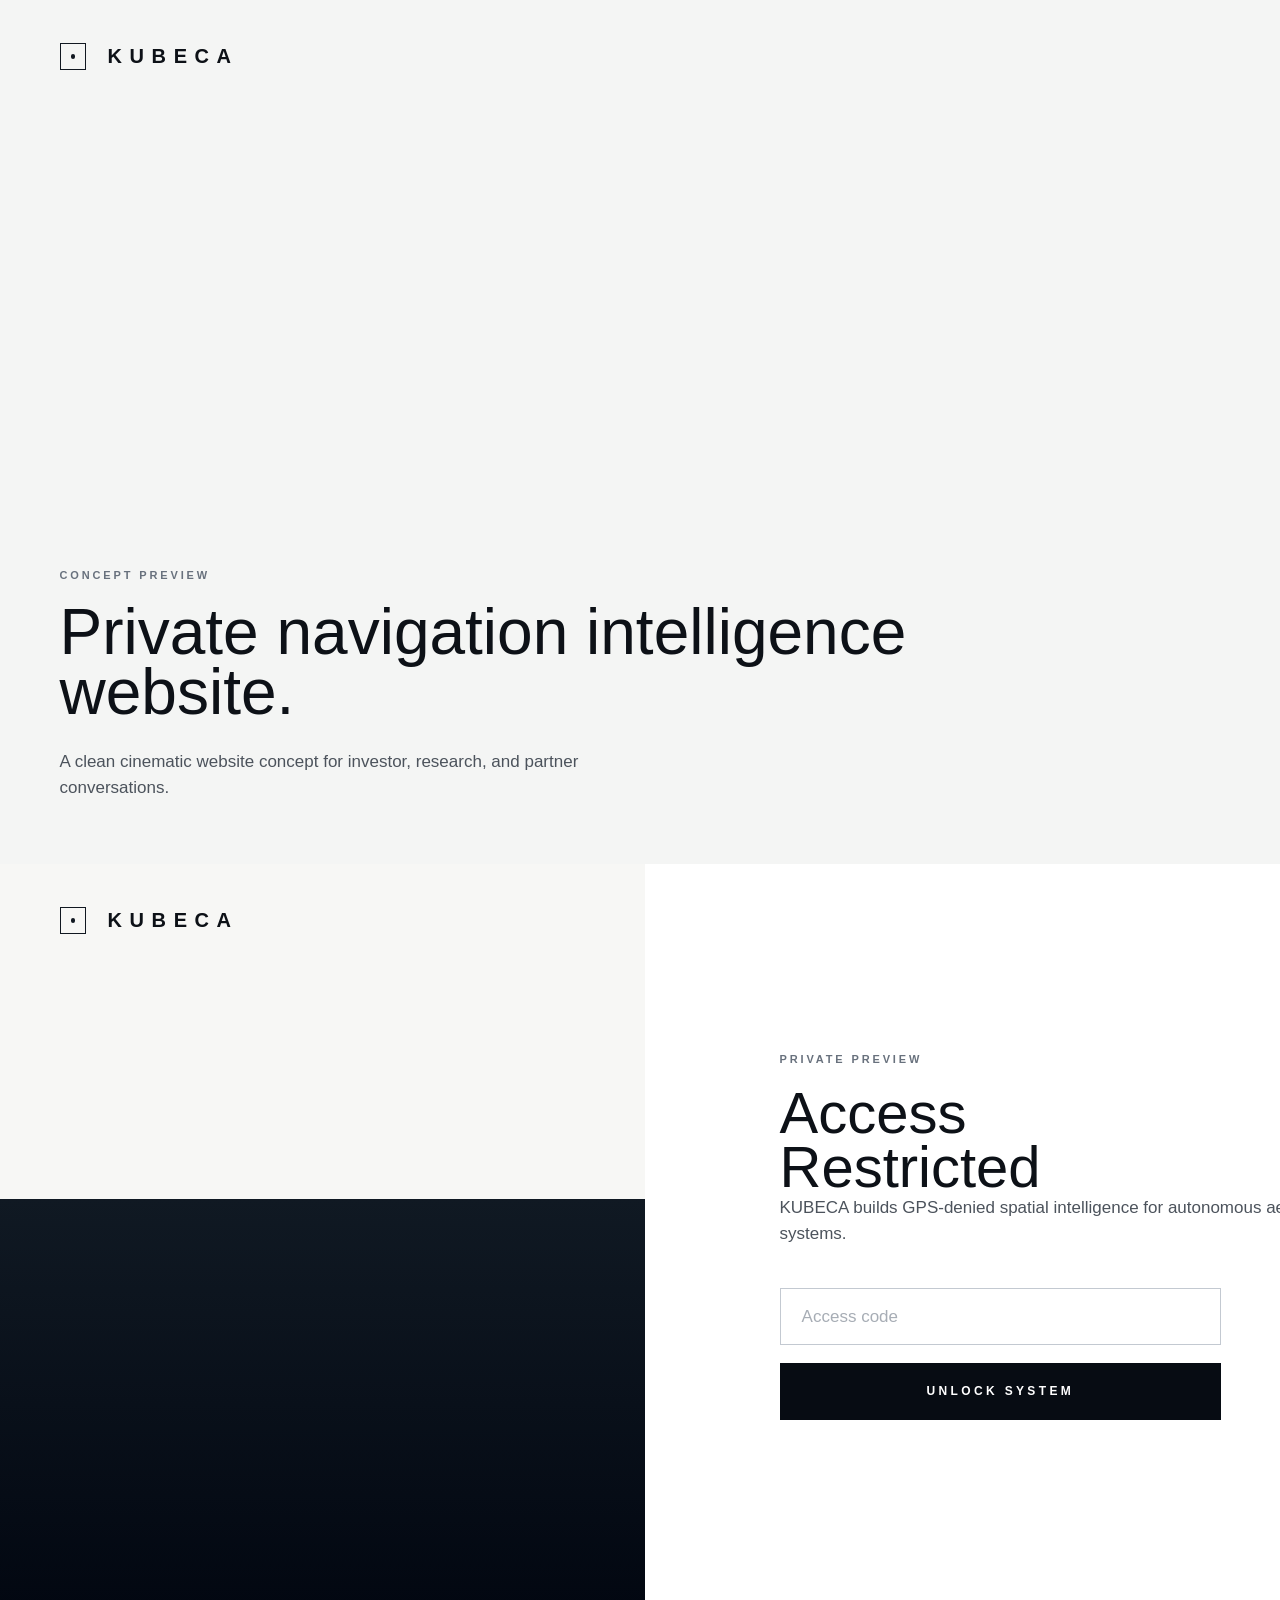
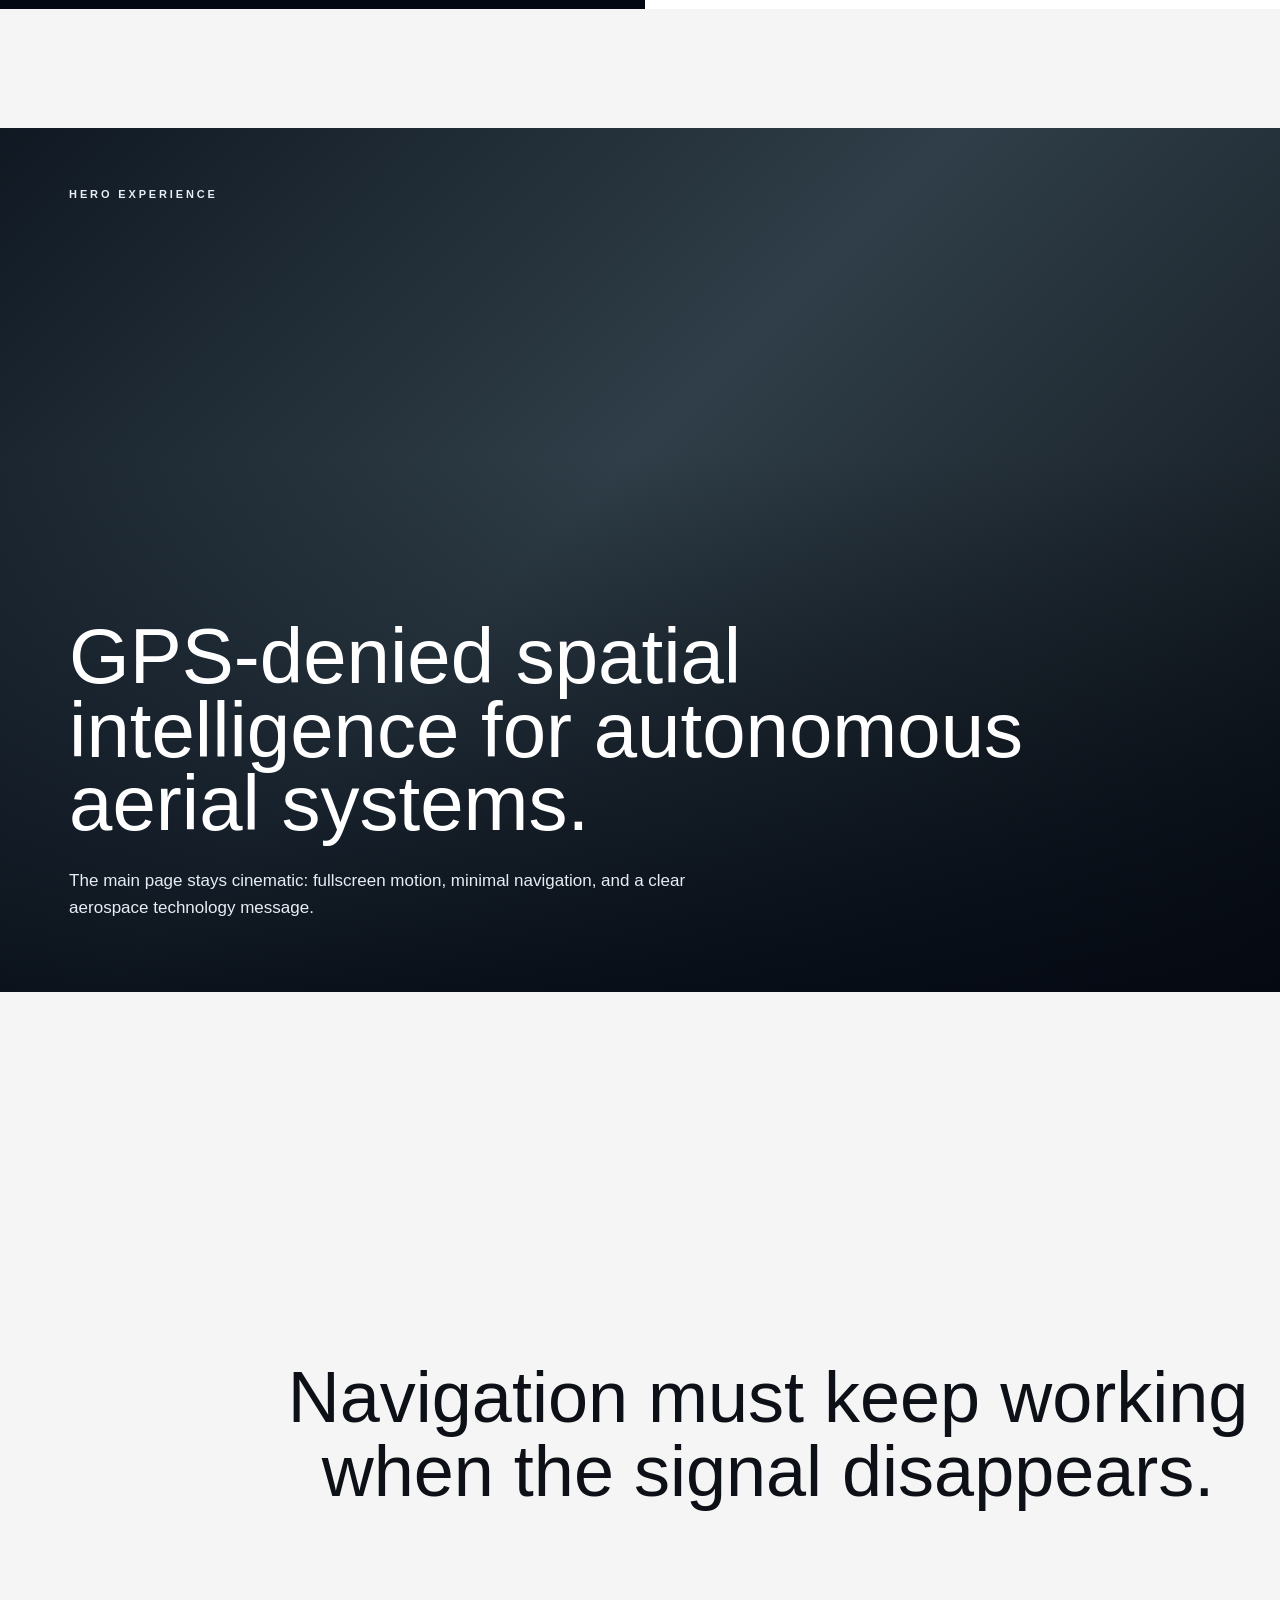
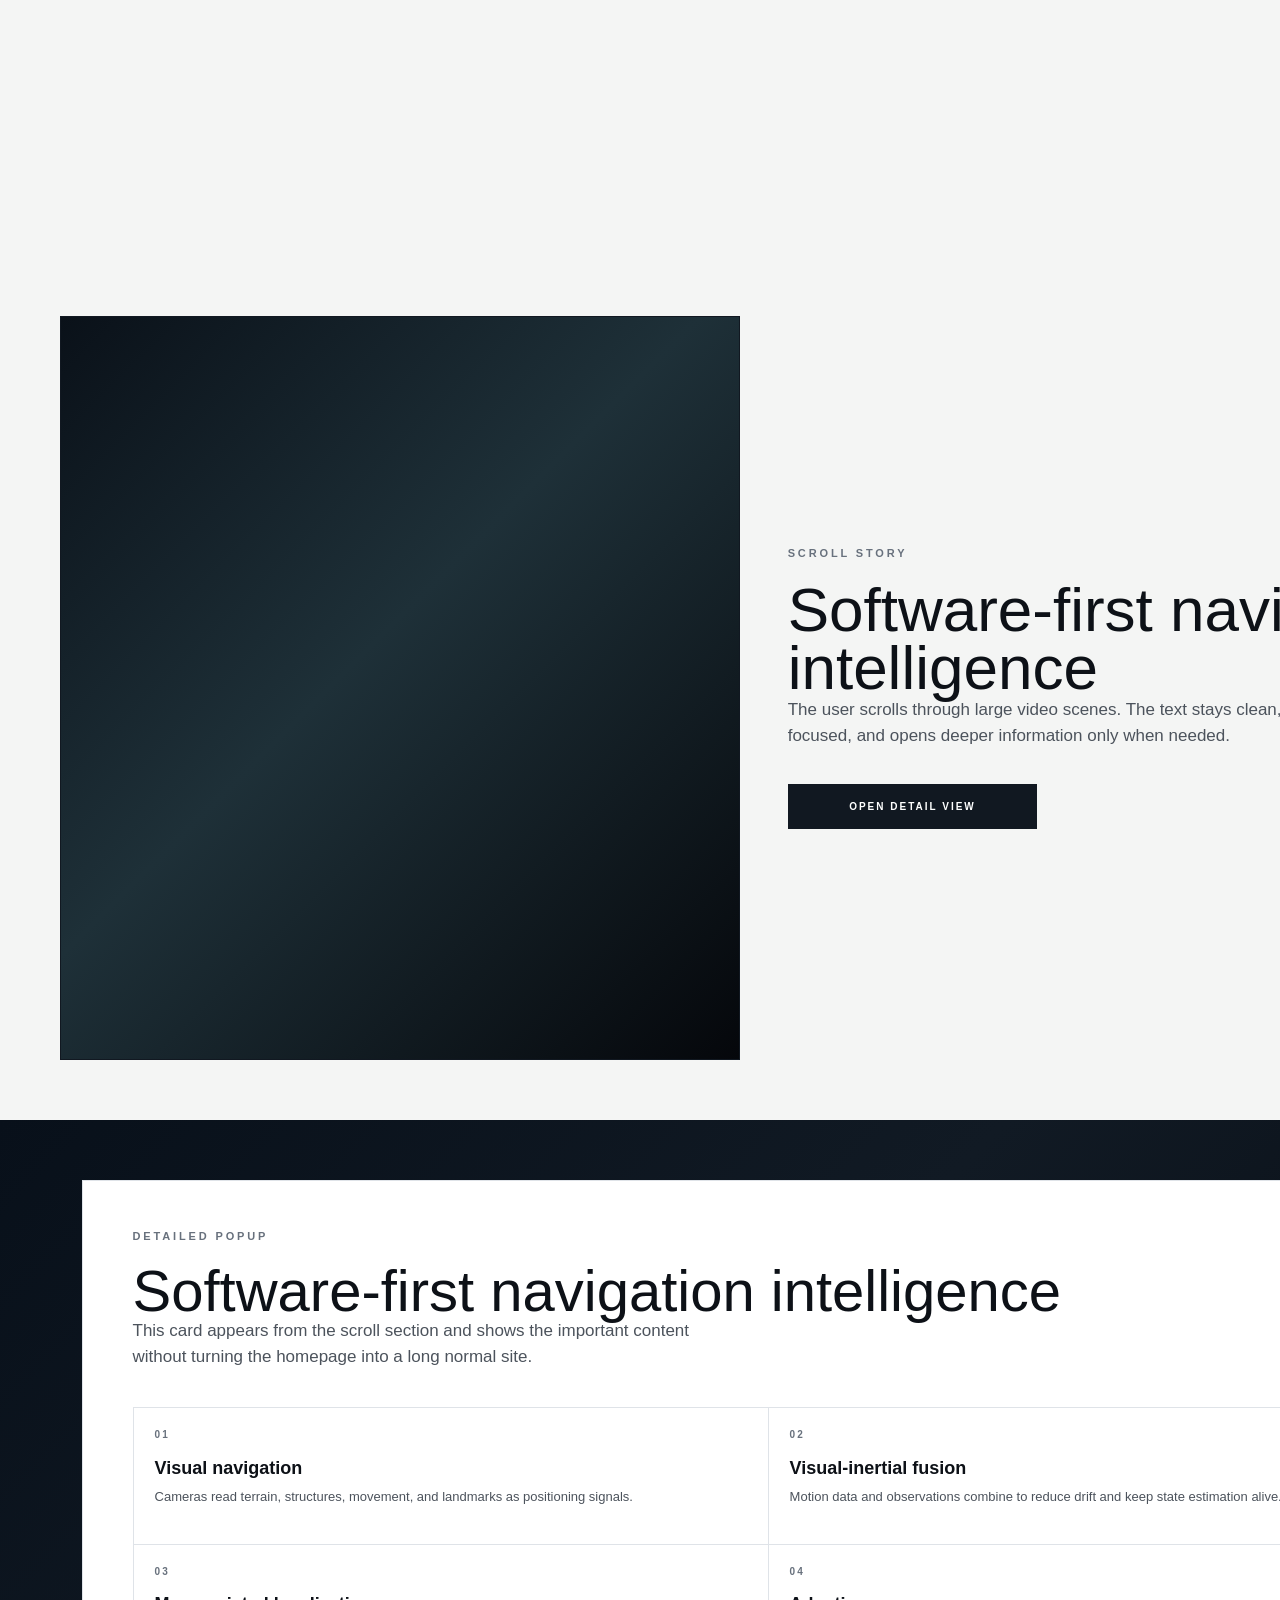
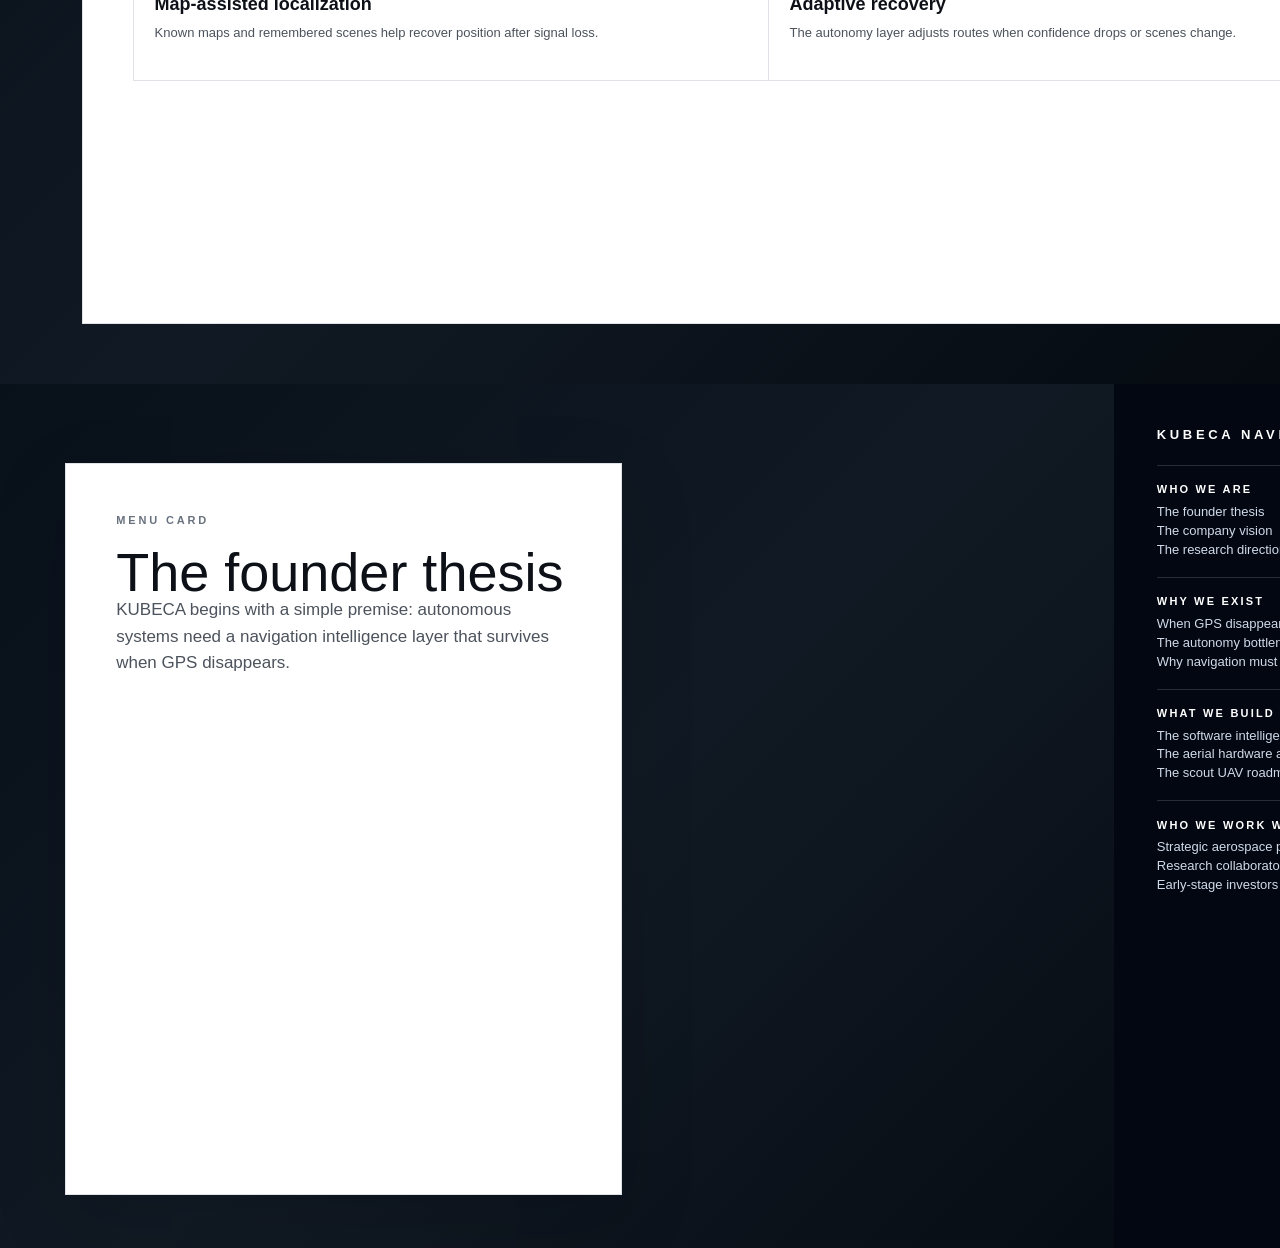
==== concept-deck.html @ b7574e19 "Refactor code structure for improved readability and maintainability" ====
<!DOCTYPE html>
<html lang="en">
<head>
  <meta charset="UTF-8" />
  <meta name="viewport" content="width=device-width, initial-scale=1.0" />
  <title>KUBECA Concept Deck</title>
  <style>
    @page { size: 16in 9in; margin: 0; }
    * { box-sizing: border-box; }
    body {
      margin: 0;
      font-family: Inter, Arial, sans-serif;
      color: #0d1117;
      background: #fff;
    }
    .slide {
      width: 16in;
      height: 9in;
      page-break-after: always;
      position: relative;
      overflow: hidden;
      background: #f4f5f4;
      padding: .62in;
    }
    .slide:last-child { page-break-after: auto; }
    .label {
      text-transform: uppercase;
      letter-spacing: .26em;
      font-size: 11px;
      font-weight: 800;
      color: #68717d;
    }
    h1 {
      margin: .22in 0 0;
      max-width: 10.8in;
      font-size: 64px;
      line-height: .94;
      font-weight: 300;
      letter-spacing: 0;
    }
    h2 {
      margin: .18in 0 .26in;
      font-size: 44px;
      line-height: .98;
      font-weight: 300;
    }
    p {
      margin: 0;
      max-width: 5.8in;
      color: #4c535c;
      font-size: 17px;
      line-height: 1.55;
    }
    .brand {
      position: absolute;
      top: .45in;
      left: .62in;
      display: flex;
      align-items: center;
      gap: .22in;
      font-size: 20px;
      font-weight: 800;
      letter-spacing: .38em;
    }
    .mark {
      width: .28in;
      height: .28in;
      border: 1px solid #111821;
      position: relative;
    }
    .mark:after {
      content: "";
      position: absolute;
      inset: .105in;
      background: #111821;
      border-radius: 50%;
    }
    .mock {
      position: absolute;
      border: 1px solid #dfe3e8;
      background: #fff;
      box-shadow: 0 24px 70px rgba(4, 9, 17, .16);
    }
    .dark-media {
      background:
        radial-gradient(circle at 72% 58%, rgba(220, 229, 242, .72), transparent 0 13%, transparent 14%),
        linear-gradient(135deg, #08101a 0%, #111a24 42%, #03070d 100%);
    }
    .tech-media {
      background:
        radial-gradient(circle at 24% 40%, rgba(223, 227, 232, .35), transparent 0 18%, transparent 19%),
        linear-gradient(135deg, #0a1119 0%, #1e3038 45%, #05070b 100%);
    }
    .split {
      display: grid;
      grid-template-columns: 42% 58%;
      height: 100%;
      margin: -.62in;
    }
    .access-art {
      position: relative;
      padding: .72in .62in;
      background: #f7f7f5;
    }
    .access-art:after {
      content: "";
      position: absolute;
      left: 0;
      right: 0;
      bottom: 0;
      height: 55%;
      background: linear-gradient(180deg, #101923, #020711);
    }
    .access-copy {
      display: flex;
      align-items: center;
      padding: .9in 1.4in;
      background: #fff;
    }
    .access-box h1 { font-size: 58px; }
    .input {
      width: 4.6in;
      height: .6in;
      margin-top: .42in;
      border: 1px solid #c3c9d1;
      color: #a7adb5;
      display: flex;
      align-items: center;
      padding: 0 .22in;
      font-size: 17px;
    }
    .button {
      width: 4.6in;
      height: .6in;
      margin-top: .18in;
      background: #070c13;
      color: #fff;
      display: flex;
      align-items: center;
      justify-content: center;
      text-transform: uppercase;
      letter-spacing: .28em;
      font-size: 12px;
      font-weight: 800;
    }
    .hero {
      background:
        linear-gradient(to top, rgba(2, 7, 17, .8), rgba(2, 7, 17, .08) 62%),
        linear-gradient(135deg, #111a24 0%, #33434d 40%, #05070b 100%);
      color: #fff;
    }
    .hero p, .hero .label { color: #e7edf4; }
    .hero h1 { position: absolute; left: .72in; bottom: 1.58in; max-width: 10.9in; font-size: 78px; }
    .hero .copy { position: absolute; left: .72in; bottom: .74in; max-width: 6.6in; color: #e8edf4; }
    .quote {
      display: grid;
      place-items: center;
      text-align: center;
    }
    .quote h1 {
      max-width: 11.5in;
      font-size: 72px;
      line-height: 1.02;
    }
    .story-layout {
      display: grid;
      grid-template-columns: 48% 52%;
      gap: .5in;
      height: 100%;
    }
    .story-media {
      height: 100%;
      border: 1px solid #111821;
    }
    .story-copy {
      display: flex;
      flex-direction: column;
      justify-content: center;
      padding-right: .7in;
    }
    .story-copy h1 { font-size: 62px; }
    .small-button {
      width: 2.6in;
      height: .46in;
      margin-top: .36in;
      background: #111821;
      color: #fff;
      display: flex;
      align-items: center;
      justify-content: center;
      text-transform: uppercase;
      letter-spacing: .2em;
      font-size: 10px;
      font-weight: 800;
    }
    .detail-card {
      position: absolute;
      left: .85in;
      right: .85in;
      top: .62in;
      bottom: .62in;
      background: #fff;
      border: 1px solid #dfe3e8;
      padding: .52in;
    }
    .detail-card h1 { font-size: 58px; max-width: 10in; }
    .grid {
      display: grid;
      grid-template-columns: 1fr 1fr;
      border-top: 1px solid #dfe3e8;
      border-left: 1px solid #dfe3e8;
      margin-top: .38in;
    }
    .node {
      min-height: 1.42in;
      border-right: 1px solid #dfe3e8;
      border-bottom: 1px solid #dfe3e8;
      padding: .22in;
    }
    .node b {
      display: block;
      margin-bottom: .18in;
      text-transform: uppercase;
      letter-spacing: .22em;
      font-size: 10px;
      color: #68717d;
    }
    .node h3 {
      margin: 0 0 .1in;
      font-size: 18px;
    }
    .node p {
      font-size: 13px;
      line-height: 1.42;
    }
    .menu {
      position: absolute;
      top: 0;
      right: 0;
      width: 4.4in;
      height: 9in;
      background: #020711;
      color: #fff;
      padding: .45in;
    }
    .menu h3 {
      margin: 0 0 .24in;
      text-transform: uppercase;
      letter-spacing: .28em;
      font-size: 13px;
    }
    .menu-row {
      border-top: 1px solid rgba(211, 220, 235, .18);
      padding: .18in 0;
    }
    .menu-row b {
      display: block;
      margin-bottom: .08in;
      letter-spacing: .2em;
      font-size: 11px;
    }
    .menu-row span {
      display: block;
      color: #d1daea;
      font-size: 13px;
      line-height: 1.45;
    }
    .left-card {
      position: absolute;
      left: .68in;
      top: .82in;
      bottom: .55in;
      width: 5.8in;
      background: #fff;
      padding: .52in;
      border: 1px solid #dfe3e8;
      box-shadow: 0 24px 70px rgba(4, 9, 17, .16);
    }
    .left-card h1 { font-size: 54px; }
  </style>
</head>
<body>
  <section class="slide">
    <div class="brand"><span class="mark"></span>KUBECA</div>
    <div style="position:absolute;left:.62in;bottom:.65in;">
      <div class="label">Concept Preview</div>
      <h1>Private navigation intelligence website.</h1>
      <p style="margin-top:.28in;">A clean cinematic website concept for investor, research, and partner conversations.</p>
    </div>
  </section>

  <section class="slide">
    <div class="split">
      <div class="access-art">
        <div class="brand"><span class="mark"></span>KUBECA</div>
      </div>
      <div class="access-copy">
        <div class="access-box">
          <div class="label">Private Preview</div>
          <h1>Access<br>Restricted</h1>
          <p>KUBECA builds GPS-denied spatial intelligence for autonomous aerial systems.</p>
          <div class="input">Access code</div>
          <div class="button">Unlock System</div>
        </div>
      </div>
    </div>
  </section>

  <section class="slide hero">
    <div class="label" style="position:absolute;left:.72in;top:.62in;">Hero Experience</div>
    <h1>GPS-denied spatial intelligence for autonomous aerial systems.</h1>
    <p class="copy">The main page stays cinematic: fullscreen motion, minimal navigation, and a clear aerospace technology message.</p>
  </section>

  <section class="slide quote">
    <h1>Navigation must keep working when the signal disappears.</h1>
  </section>

  <section class="slide">
    <div class="story-layout">
      <div class="story-media tech-media"></div>
      <div class="story-copy">
        <div class="label">Scroll Story</div>
        <h1>Software-first navigation intelligence</h1>
        <p>The user scrolls through large video scenes. The text stays clean, focused, and opens deeper information only when needed.</p>
        <div class="small-button">Open Detail View</div>
      </div>
    </div>
  </section>

  <section class="slide dark-media">
    <div class="detail-card">
      <div class="label">Detailed Popup</div>
      <h1>Software-first navigation intelligence</h1>
      <p>This card appears from the scroll section and shows the important content without turning the homepage into a long normal site.</p>
      <div class="grid">
        <div class="node"><b>01</b><h3>Visual navigation</h3><p>Cameras read terrain, structures, movement, and landmarks as positioning signals.</p></div>
        <div class="node"><b>02</b><h3>Visual-inertial fusion</h3><p>Motion data and observations combine to reduce drift and keep state estimation alive.</p></div>
        <div class="node"><b>03</b><h3>Map-assisted localization</h3><p>Known maps and remembered scenes help recover position after signal loss.</p></div>
        <div class="node"><b>04</b><h3>Adaptive recovery</h3><p>The autonomy layer adjusts routes when confidence drops or scenes change.</p></div>
      </div>
    </div>
  </section>

  <section class="slide dark-media">
    <div class="left-card">
      <div class="label">Menu Card</div>
      <h1>The founder thesis</h1>
      <p>KUBECA begins with a simple premise: autonomous systems need a navigation intelligence layer that survives when GPS disappears.</p>
    </div>
    <div class="menu">
      <h3>KUBECA Navigation</h3>
      <div class="menu-row"><b>WHO WE ARE</b><span>The founder thesis<br>The company vision<br>The research direction</span></div>
      <div class="menu-row"><b>WHY WE EXIST</b><span>When GPS disappears<br>The autonomy bottleneck<br>Why navigation must change</span></div>
      <div class="menu-row"><b>WHAT WE BUILD</b><span>The software intelligence layer<br>The aerial hardware architecture<br>The scout UAV roadmap</span></div>
      <div class="menu-row"><b>WHO WE WORK WITH</b><span>Strategic aerospace partners<br>Research collaborators<br>Early-stage investors</span></div>
    </div>
  </section>
</body>
</html>
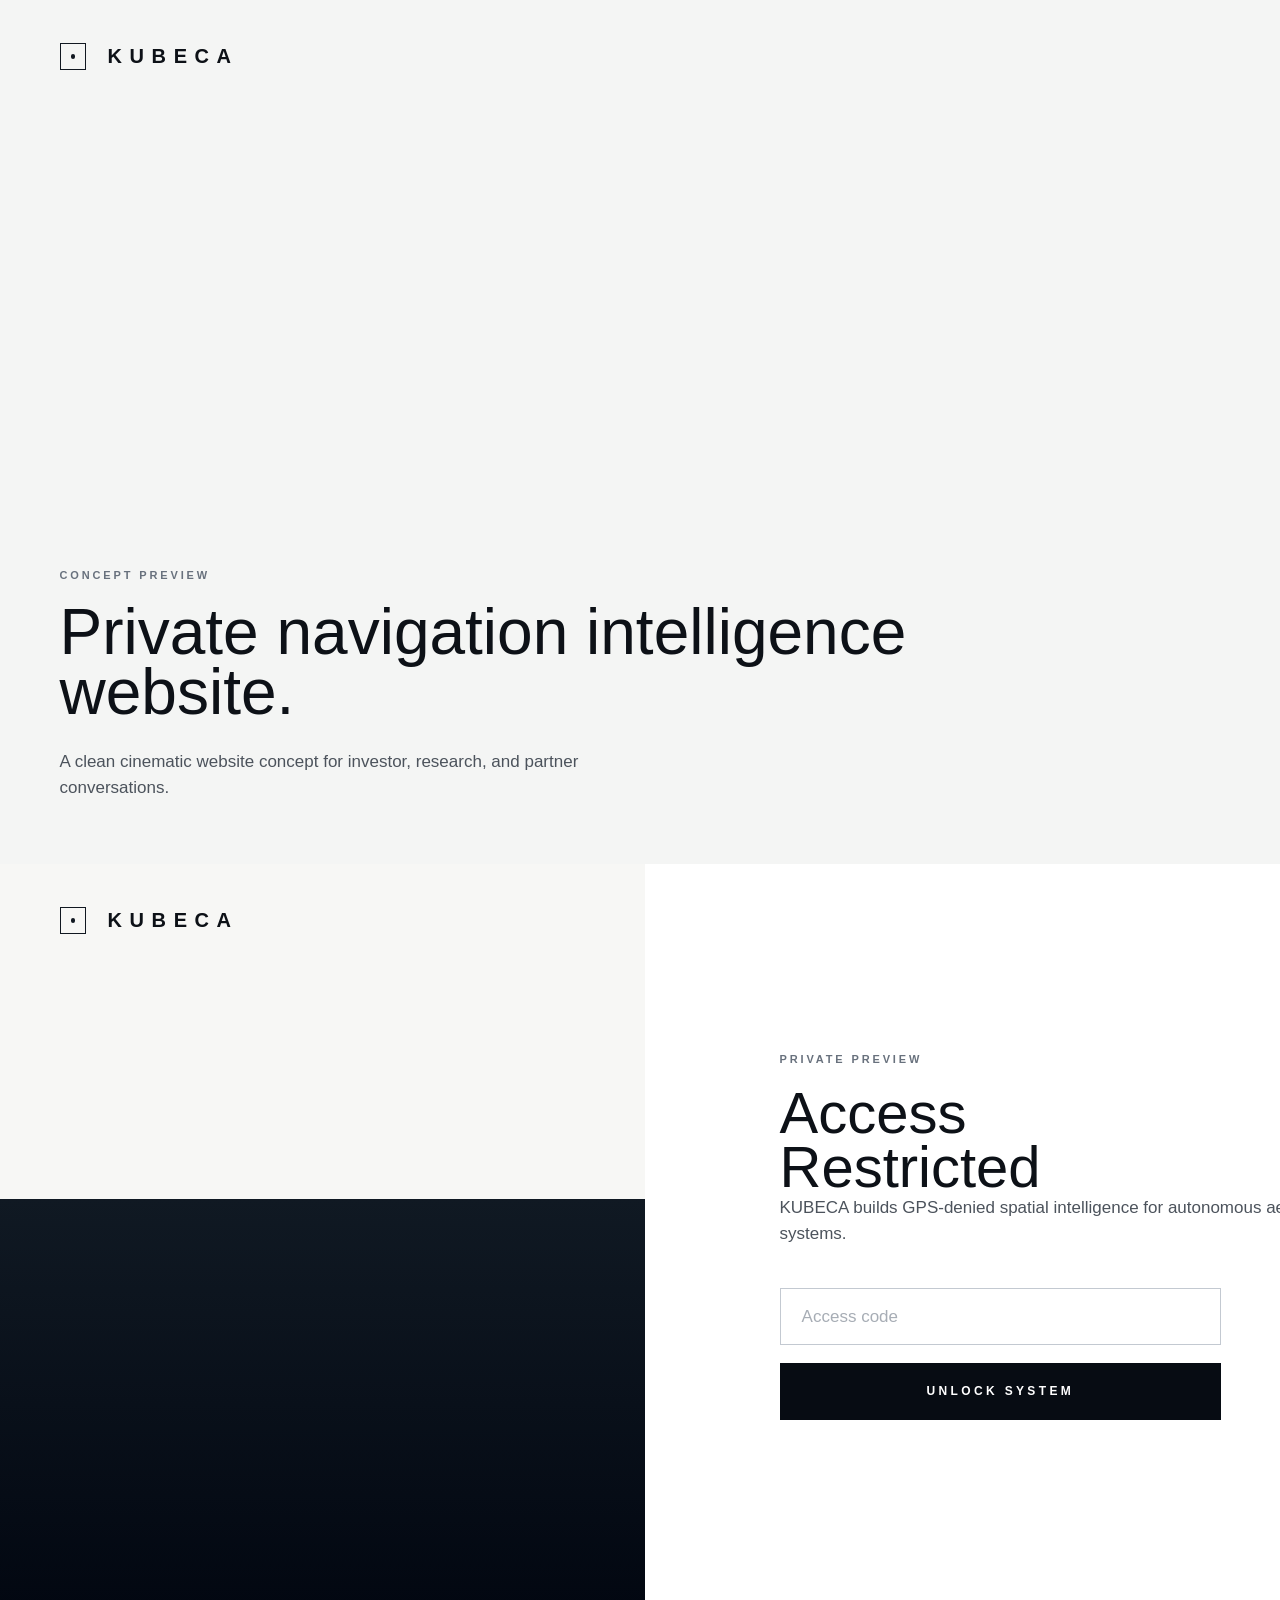
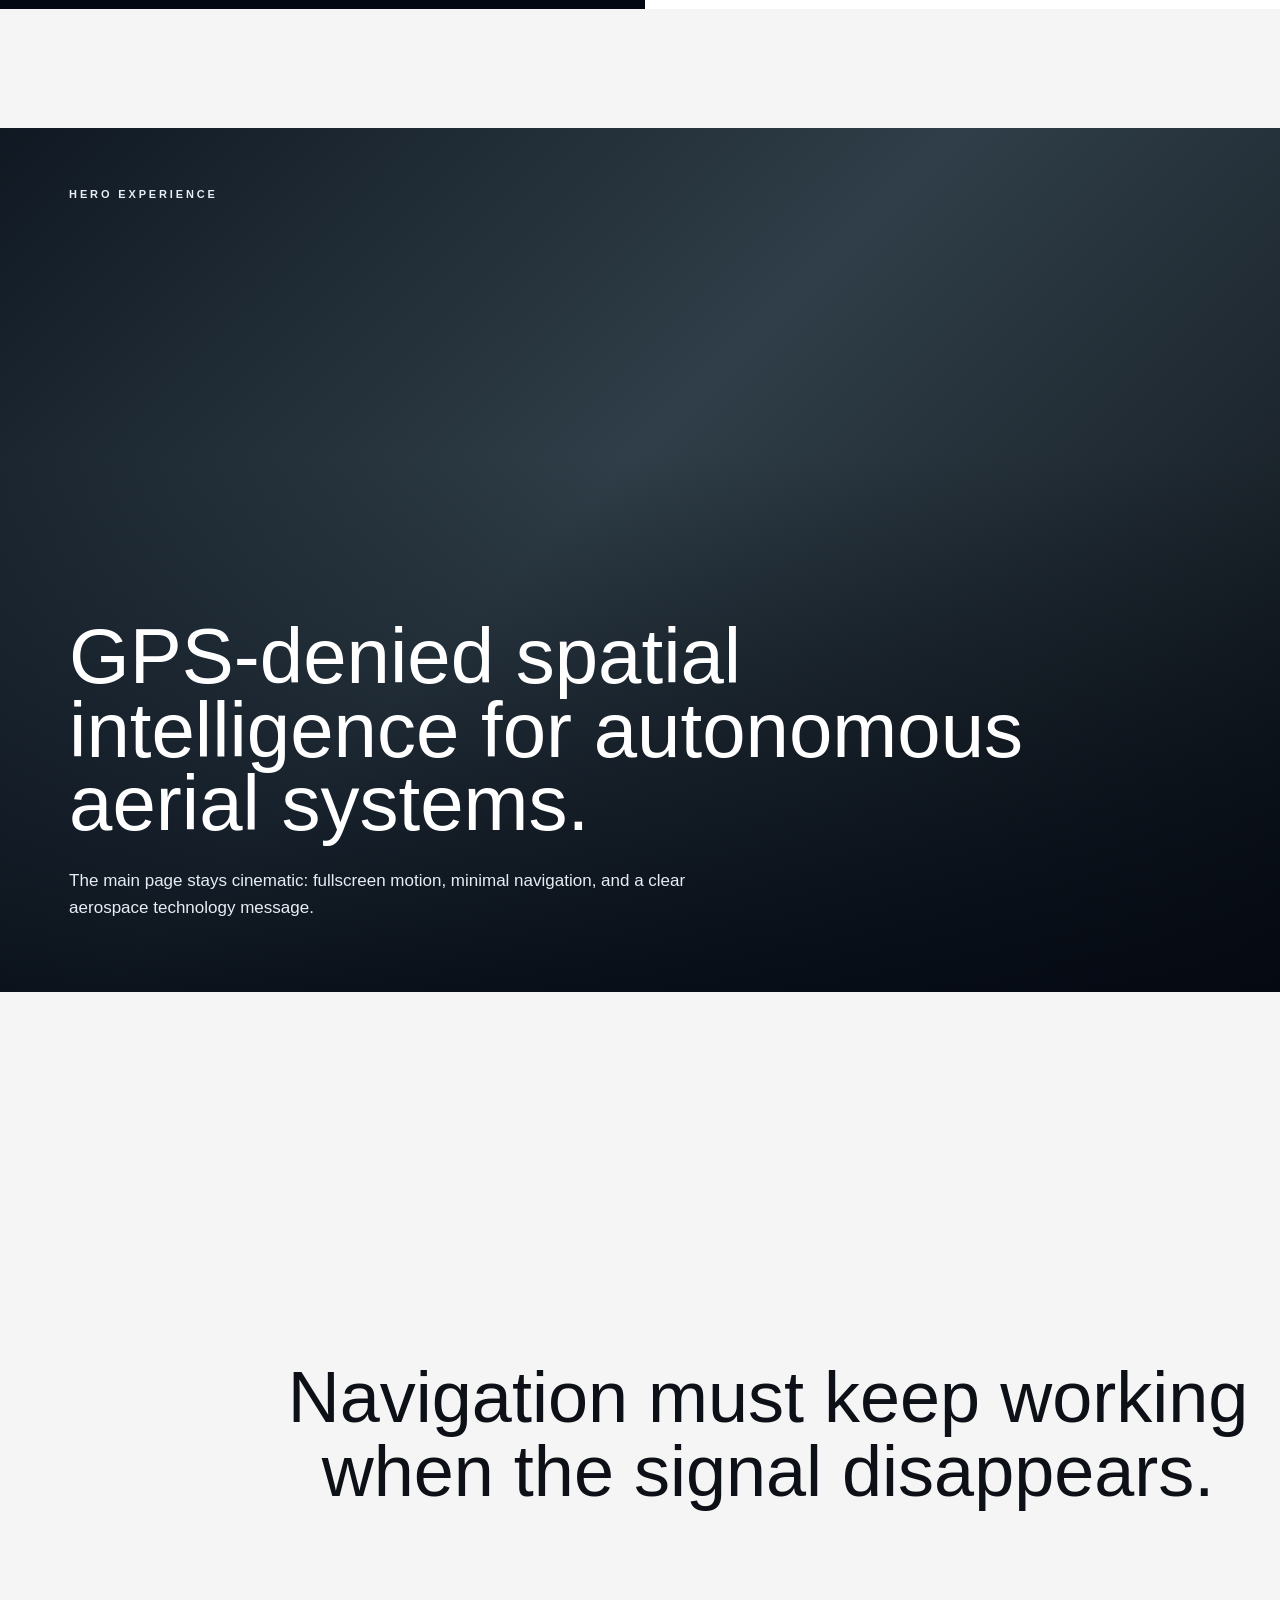
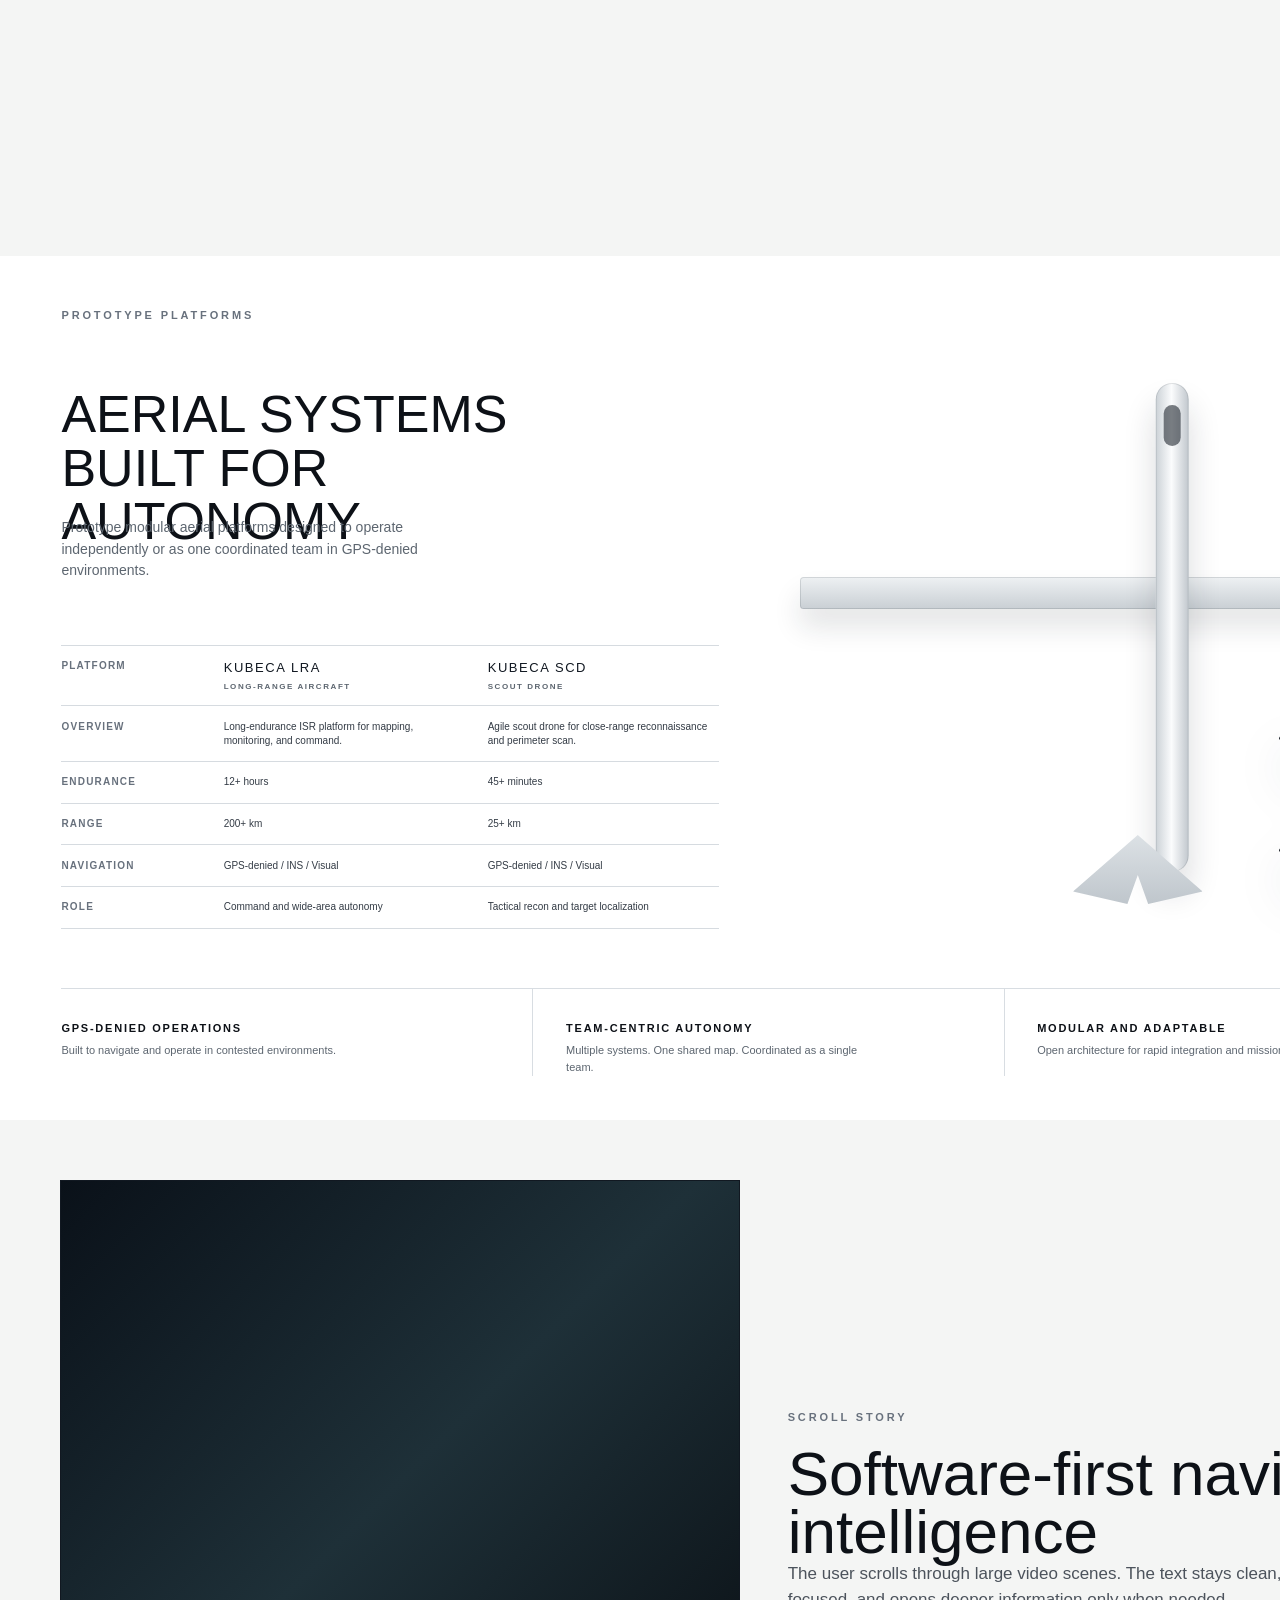
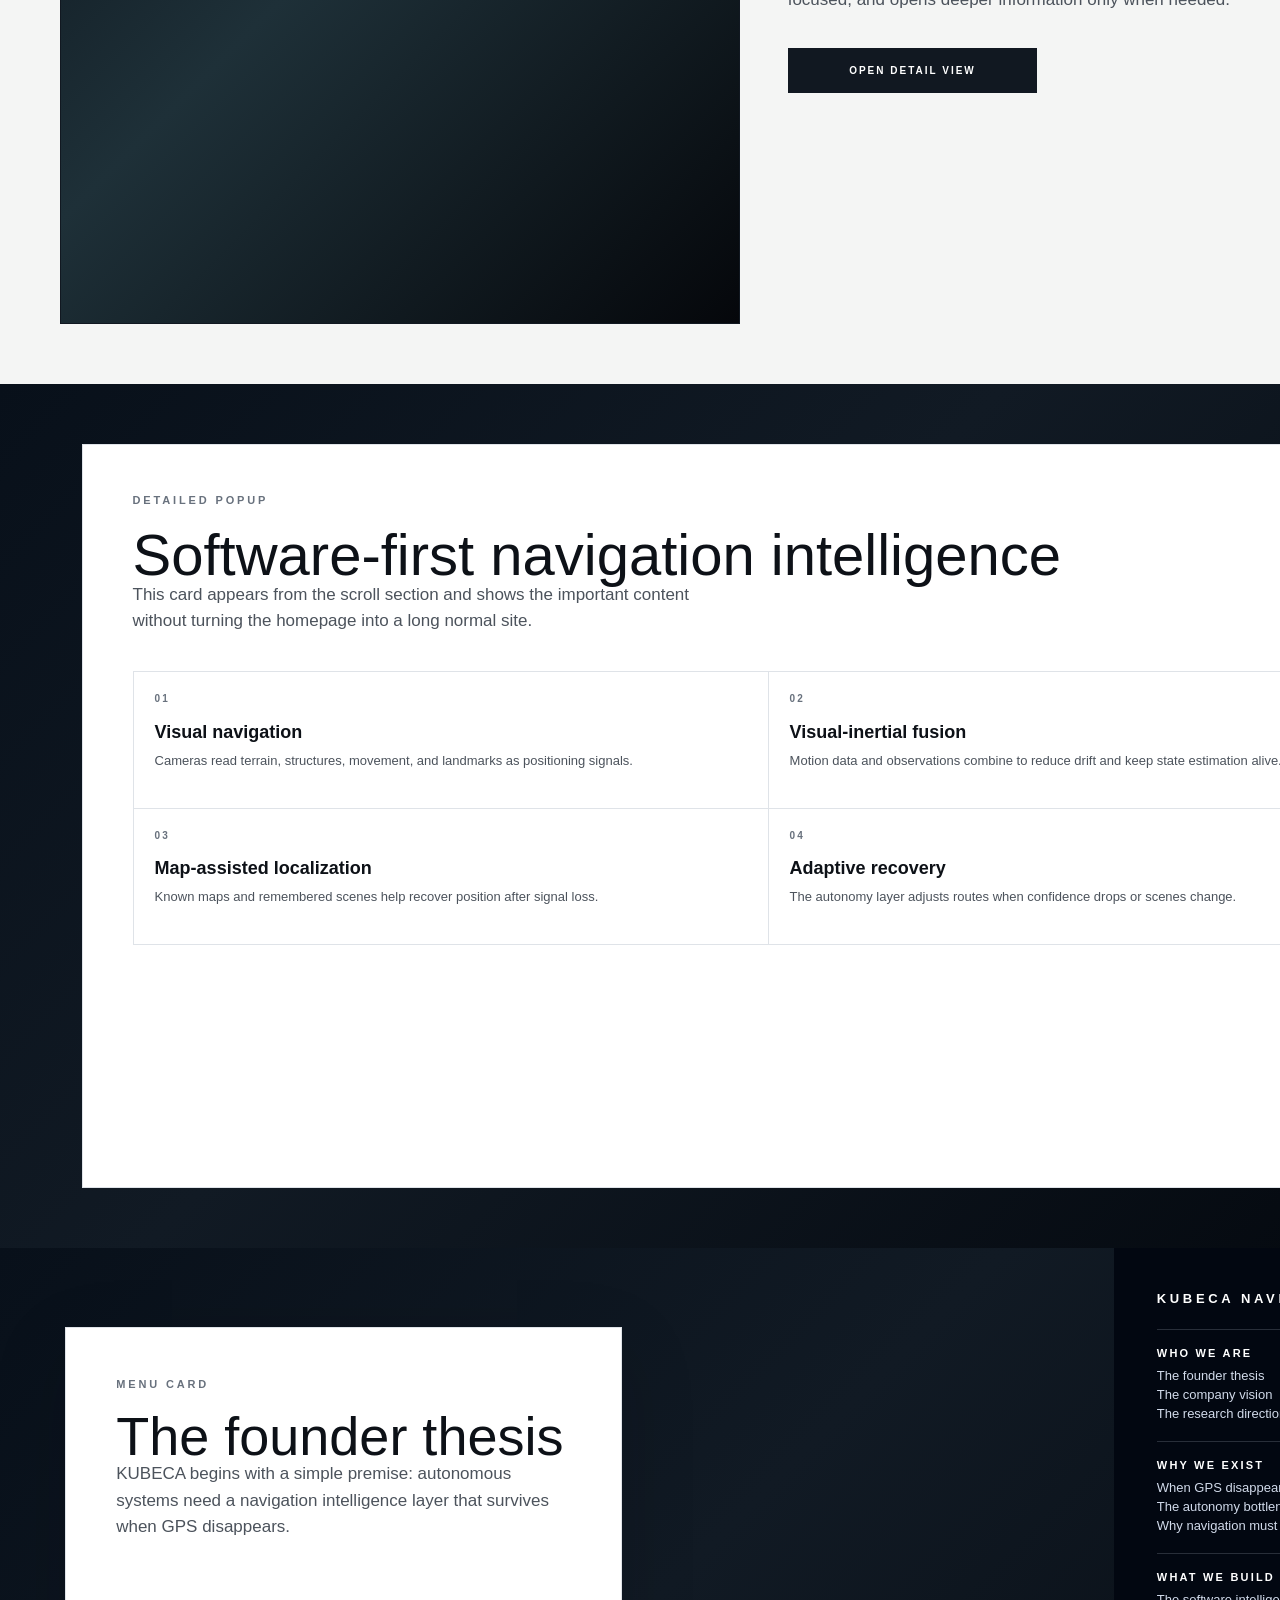
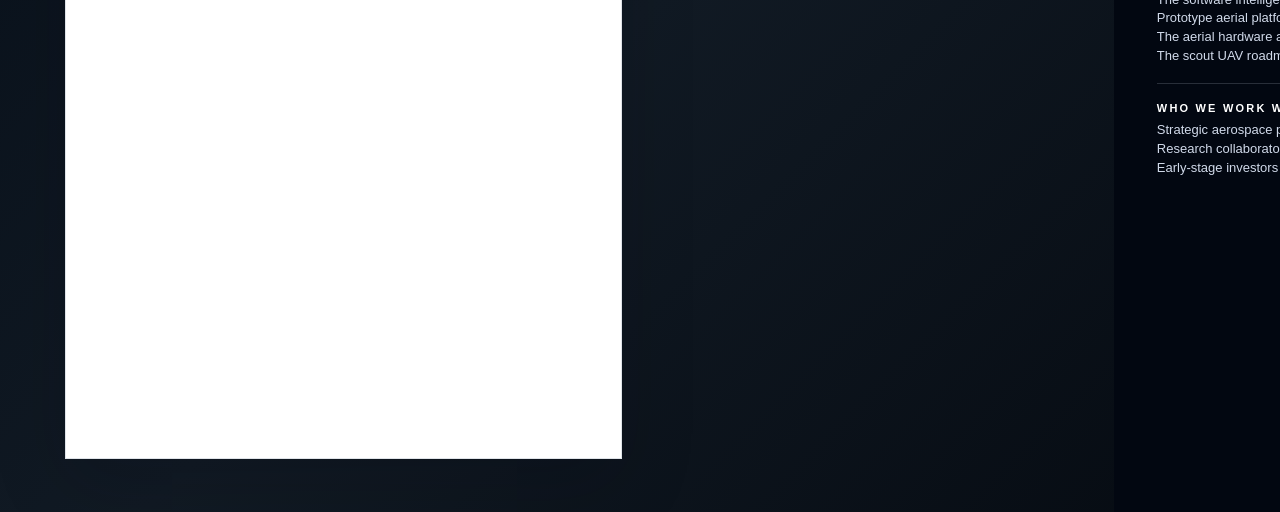
==== commit 926e8a55: "Refactor code structure for improved readability and maintainability" ====
--- a/concept-deck.html
+++ b/concept-deck.html
@@ -277,6 +277,199 @@
       box-shadow: 0 24px 70px rgba(4, 9, 17, .16);
     }
     .left-card h1 { font-size: 54px; }
+    .product-slide {
+      background: #fff;
+      padding: .6in .64in .48in;
+    }
+    .product-slide .label {
+      position: absolute;
+      top: .55in;
+      left: .64in;
+    }
+    .product-title {
+      position: absolute;
+      left: .64in;
+      top: 1.38in;
+      max-width: 5.2in;
+      margin: 0;
+      text-transform: uppercase;
+      font-size: 52px;
+      line-height: 1.02;
+      font-weight: 300;
+    }
+    .product-intro {
+      position: absolute;
+      left: .64in;
+      top: 2.72in;
+      width: 3.9in;
+      font-size: 14px;
+      color: #5d6670;
+    }
+    .product-table {
+      position: absolute;
+      left: .64in;
+      top: 4.05in;
+      width: 6.85in;
+      border-top: 1px solid #d6dbe0;
+    }
+    .product-row {
+      display: grid;
+      grid-template-columns: 1.35in 1fr 1fr;
+      gap: .34in;
+      padding: .14in 0;
+      border-bottom: 1px solid #d6dbe0;
+    }
+    .product-row span,
+    .product-row strong,
+    .product-row p {
+      margin: 0;
+      text-transform: uppercase;
+      letter-spacing: .12em;
+      font-size: 10px;
+      line-height: 1.38;
+    }
+    .product-row span {
+      font-weight: 800;
+      color: #68717d;
+    }
+    .product-row strong {
+      font-size: 13px;
+      font-weight: 500;
+      color: #111821;
+    }
+    .product-row small {
+      display: block;
+      margin-top: .04in;
+      color: #5d6670;
+      font-size: 8px;
+      font-weight: 800;
+    }
+    .product-row p {
+      text-transform: none;
+      letter-spacing: 0;
+      color: #333b45;
+      font-size: 10px;
+    }
+    .product-visual {
+      position: absolute;
+      right: .62in;
+      top: 1.32in;
+      width: 7.2in;
+      height: 5.45in;
+    }
+    .deck-wing .body {
+      position: absolute;
+      left: 56%;
+      top: 0;
+      width: .34in;
+      height: 5.1in;
+      transform: translateX(-50%);
+      border-radius: .22in;
+      background: linear-gradient(90deg, #cbd1d6, #fbfcfd 48%, #c1c7cd);
+      box-shadow: inset 0 0 0 1px rgba(34, 44, 54, .12), 0 22px 32px rgba(22, 31, 42, .16);
+    }
+    .deck-wing .body:before {
+      content: "";
+      position: absolute;
+      left: .08in;
+      right: .08in;
+      top: .23in;
+      height: .43in;
+      border-radius: .18in;
+      background: #19212a;
+      opacity: .58;
+    }
+    .deck-wing .wing {
+      position: absolute;
+      left: .15in;
+      right: .08in;
+      top: 2.02in;
+      height: .34in;
+      border-radius: .04in;
+      background: linear-gradient(180deg, #eef1f3, #c9cfd4);
+      box-shadow: inset 0 0 0 1px rgba(34, 44, 54, .14), 0 18px 28px rgba(22, 31, 42, .12);
+    }
+    .deck-wing .tail {
+      position: absolute;
+      left: 51%;
+      bottom: .02in;
+      width: 1.35in;
+      height: .72in;
+      transform: translateX(-50%);
+      background: linear-gradient(180deg, #dce1e5, #bfc6cc);
+      clip-path: polygon(50% 0, 100% 82%, 58% 100%, 50% 58%, 42% 100%, 0 82%);
+    }
+    .deck-drone {
+      position: absolute;
+      right: .34in;
+      bottom: .18in;
+      width: 1.68in;
+      height: 1.68in;
+      filter: drop-shadow(0 18px 22px rgba(22, 31, 42, .18));
+    }
+    .deck-drone i {
+      position: absolute;
+      left: 50%;
+      top: 50%;
+      width: .46in;
+      height: 1.02in;
+      transform: translate(-50%, -50%);
+      border-radius: .2in;
+      background: linear-gradient(90deg, #d9dee2, #fbfcfc 48%, #c4cbd1);
+      box-shadow: inset 0 0 0 1px rgba(34, 44, 54, .13);
+    }
+    .deck-drone span {
+      position: absolute;
+      width: .42in;
+      height: .42in;
+      border: .05in solid #1d232b;
+      border-radius: 50%;
+    }
+    .deck-drone span:before {
+      content: "";
+      position: absolute;
+      left: 50%;
+      top: 50%;
+      width: .58in;
+      height: .04in;
+      background: #1d232b;
+      transform: translate(-50%, -50%) rotate(32deg);
+      border-radius: 999px;
+    }
+    .deck-drone span:nth-child(1) { left: 0; top: .05in; }
+    .deck-drone span:nth-child(2) { right: 0; top: .05in; }
+    .deck-drone span:nth-child(3) { left: 0; bottom: .05in; }
+    .deck-drone span:nth-child(4) { right: 0; bottom: .05in; }
+    .product-features {
+      position: absolute;
+      left: .64in;
+      right: .64in;
+      bottom: .46in;
+      display: grid;
+      grid-template-columns: repeat(3, 1fr);
+      border-top: 1px solid #d8dde2;
+    }
+    .product-feature {
+      padding: .34in .34in 0;
+      min-height: .82in;
+      border-left: 1px solid #d8dde2;
+    }
+    .product-feature:first-child {
+      border-left: 0;
+      padding-left: 0;
+    }
+    .product-feature strong {
+      display: block;
+      text-transform: uppercase;
+      letter-spacing: .16em;
+      font-size: 11px;
+    }
+    .product-feature p {
+      margin-top: .08in;
+      max-width: 3.1in;
+      font-size: 11px;
+      color: #5d6670;
+    }
   </style>
 </head>
 <body>
@@ -314,6 +507,60 @@
 
   <section class="slide quote">
     <h1>Navigation must keep working when the signal disappears.</h1>
+  </section>
+
+  <section class="slide product-slide">
+    <div class="label">Prototype Platforms</div>
+    <h1 class="product-title">Aerial systems<br>built for autonomy</h1>
+    <p class="product-intro">Prototype modular aerial platforms designed to operate independently or as one coordinated team in GPS-denied environments.</p>
+    <div class="product-table">
+      <div class="product-row">
+        <span>Platform</span>
+        <strong>KUBECA LRA<small>Long-range aircraft</small></strong>
+        <strong>KUBECA SCD<small>Scout drone</small></strong>
+      </div>
+      <div class="product-row">
+        <span>Overview</span>
+        <p>Long-endurance ISR platform for mapping, monitoring, and command.</p>
+        <p>Agile scout drone for close-range reconnaissance and perimeter scan.</p>
+      </div>
+      <div class="product-row">
+        <span>Endurance</span>
+        <p>12+ hours</p>
+        <p>45+ minutes</p>
+      </div>
+      <div class="product-row">
+        <span>Range</span>
+        <p>200+ km</p>
+        <p>25+ km</p>
+      </div>
+      <div class="product-row">
+        <span>Navigation</span>
+        <p>GPS-denied / INS / Visual</p>
+        <p>GPS-denied / INS / Visual</p>
+      </div>
+      <div class="product-row">
+        <span>Role</span>
+        <p>Command and wide-area autonomy</p>
+        <p>Tactical recon and target localization</p>
+      </div>
+    </div>
+    <div class="product-visual" aria-hidden="true">
+      <div class="deck-wing">
+        <span class="wing"></span>
+        <span class="body"></span>
+        <span class="tail"></span>
+      </div>
+      <div class="deck-drone">
+        <span></span><span></span><span></span><span></span>
+        <i></i>
+      </div>
+    </div>
+    <div class="product-features">
+      <div class="product-feature"><strong>GPS-denied operations</strong><p>Built to navigate and operate in contested environments.</p></div>
+      <div class="product-feature"><strong>Team-centric autonomy</strong><p>Multiple systems. One shared map. Coordinated as a single team.</p></div>
+      <div class="product-feature"><strong>Modular and adaptable</strong><p>Open architecture for rapid integration and mission flexibility.</p></div>
+    </div>
   </section>
 
   <section class="slide">
@@ -352,7 +599,7 @@
       <h3>KUBECA Navigation</h3>
       <div class="menu-row"><b>WHO WE ARE</b><span>The founder thesis<br>The company vision<br>The research direction</span></div>
       <div class="menu-row"><b>WHY WE EXIST</b><span>When GPS disappears<br>The autonomy bottleneck<br>Why navigation must change</span></div>
-      <div class="menu-row"><b>WHAT WE BUILD</b><span>The software intelligence layer<br>The aerial hardware architecture<br>The scout UAV roadmap</span></div>
+      <div class="menu-row"><b>WHAT WE BUILD</b><span>The software intelligence layer<br>Prototype aerial platforms<br>The aerial hardware architecture<br>The scout UAV roadmap</span></div>
       <div class="menu-row"><b>WHO WE WORK WITH</b><span>Strategic aerospace partners<br>Research collaborators<br>Early-stage investors</span></div>
     </div>
   </section>
